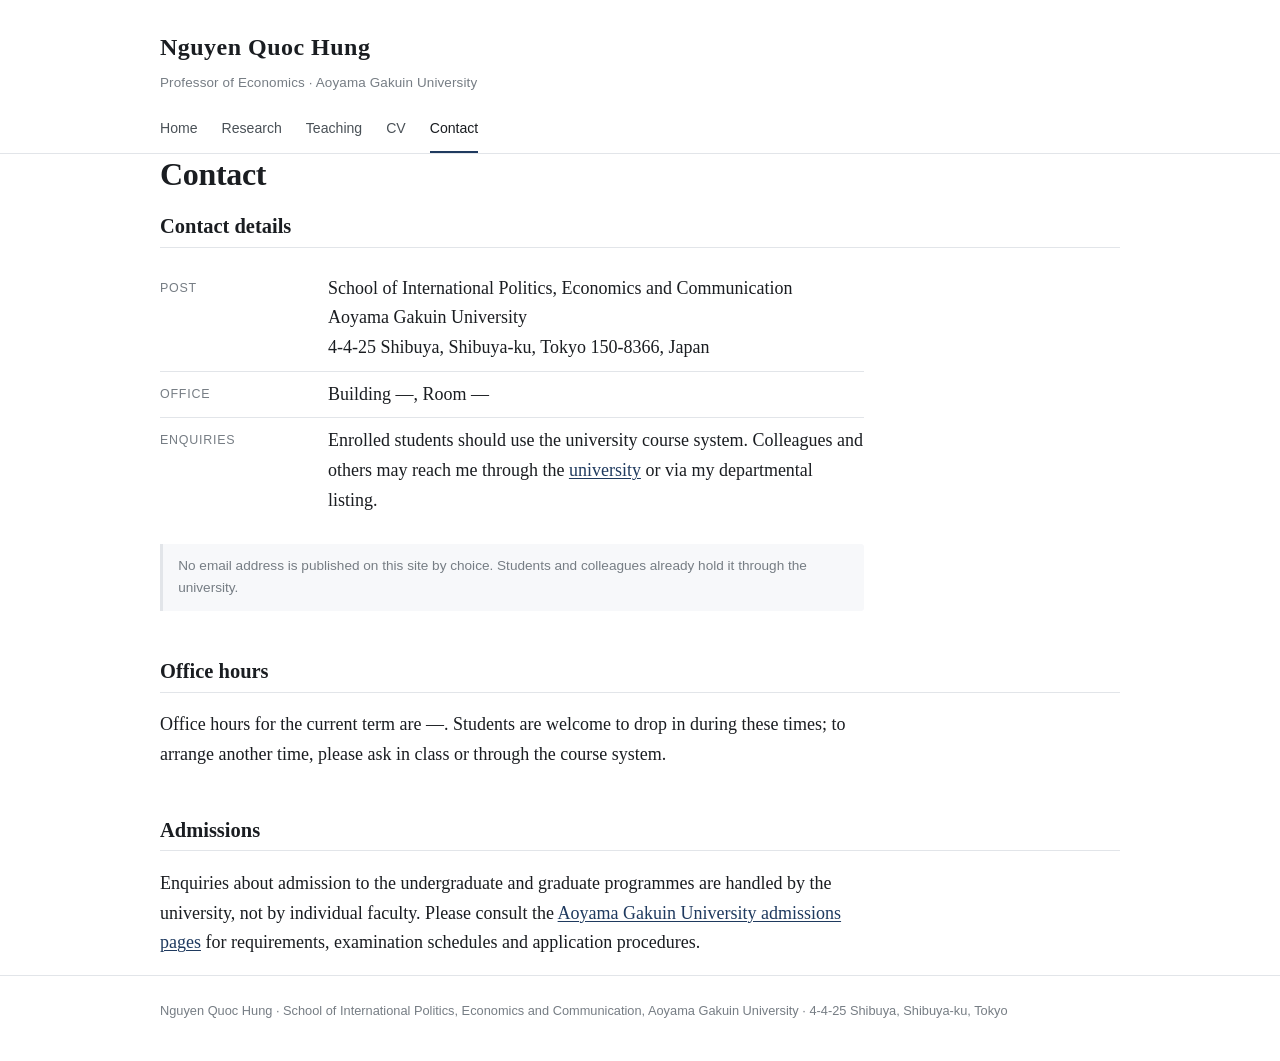
==== contact.html @ ef5f98e1 "Academic website: initial version Five static pages (home, research, teaching, CV, contact) built fr" ====
﻿<!DOCTYPE html>
<html lang="en">
<head>
<meta charset="utf-8">
<meta name="viewport" content="width=device-width, initial-scale=1">
<title>Contact — Nguyen Quoc Hung</title>
<meta name="description" content="Contact details and office hours for Nguyen Quoc Hung, Aoyama Gakuin University, Tokyo.">
<link rel="stylesheet" href="assets/style.css">
</head>
<body>

<header class="masthead">
  <div class="wrap">
    <p class="masthead__name"><a href="index.html">Nguyen Quoc Hung</a></p>
    <p class="masthead__role">Professor of Economics · Aoyama Gakuin University</p>
    <nav class="nav">
      <a href="index.html">Home</a>
      <a href="research.html">Research</a>
      <a href="teaching.html">Teaching</a>
      <a href="cv.html">CV</a>
      <a href="contact.html" aria-current="page">Contact</a>
    </nav>
  </div>
</header>

<main class="wrap">

  <h1>Contact</h1>

  <section>
    <h2>Contact details</h2>
    <ul class="fields">
      <li>
        <span class="label">Post</span>
        <span>
          School of International Politics, Economics and Communication<br>
          Aoyama Gakuin University<br>
          4-4-25 Shibuya, Shibuya-ku, Tokyo 150-8366, Japan
        </span>
      </li>
      <li>
        <span class="label">Office</span>
        <!-- FILL IN: building and room number -->
        <span>Building &mdash;, Room &mdash;</span>
      </li>
      <li>
        <span class="label">Enquiries</span>
        <span>
          Enrolled students should use the university course system.
          Colleagues and others may reach me through the
          <a href="https://www.aoyama.ac.jp/en/" target="_blank" rel="noopener">university</a>
          or via my departmental listing.
        </span>
      </li>
    </ul>
    <p class="note" style="margin-top:1.25rem">
      No email address is published on this site by choice. Students and
      colleagues already hold it through the university.
    </p>
  </section>

  <section>
    <h2>Office hours</h2>
    <p>
      <!-- FILL IN: day, time, term -->
      Office hours for the current term are &mdash;. Students are welcome to drop
      in during these times; to arrange another time, please ask in class or
      through the course system.
    </p>
  </section>

  <section>
    <h2>Admissions</h2>
    <p>
      Enquiries about admission to the undergraduate and graduate programmes are
      handled by the university, not by individual faculty. Please consult the
      <a href="https://www.aoyama.ac.jp/en/admission/" target="_blank" rel="noopener">Aoyama
      Gakuin University admissions pages</a> for requirements, examination
      schedules and application procedures.
    </p>
  </section>

</main>

<footer class="foot">
  <div class="wrap">
    <p>Nguyen Quoc Hung · School of International Politics, Economics and Communication, Aoyama Gakuin University · 4-4-25 Shibuya, Shibuya-ku, Tokyo</p>
  </div>
</footer>

</body>
</html>
---- assets/style.css ----
/* ---------------------------------------------------------------
   Nguyen Quoc Hung — academic site
   Single stylesheet for all pages.
   Edit the tokens in :root to restyle the whole site at once.
   --------------------------------------------------------------- */

:root {
  --ink:        #1a1d21;
  --ink-soft:   #4a5157;
  --ink-faint:  #767d84;
  --rule:       #e2e5e9;
  --bg:         #ffffff;
  --bg-soft:    #f7f8fa;
  --accent:     #1f3a5f;   /* deep navy — links, headings, accents */
  --accent-lit: #2f5b93;

  --serif: "Iowan Old Style", "Palatino Linotype", Palatino, "Book Antiqua", Georgia, serif;
  --sans:  -apple-system, BlinkMacSystemFont, "Segoe UI", Roboto, "Helvetica Neue", Arial, sans-serif;

  --measure: 44rem;   /* comfortable reading width */
  --wide:    62rem;   /* page frame */
}

@media (prefers-color-scheme: dark) {
  :root:not([data-theme="light"]) {
    --ink:       #e6e8ea;
    --ink-soft:  #b0b6bc;
    --ink-faint: #868d94;
    --rule:      #2c3137;
    --bg:        #14171a;
    --bg-soft:   #1b1f23;
    --accent:    #8fb4e0;
    --accent-lit:#a9c8ee;
  }
}

:root[data-theme="dark"] {
  --ink:       #e6e8ea;
  --ink-soft:  #b0b6bc;
  --ink-faint: #868d94;
  --rule:      #2c3137;
  --bg:        #14171a;
  --bg-soft:   #1b1f23;
  --accent:    #8fb4e0;
  --accent-lit:#a9c8ee;
}

*, *::before, *::after { box-sizing: border-box; }

html { -webkit-text-size-adjust: 100%; }

body {
  margin: 0;
  background: var(--bg);
  color: var(--ink);
  font-family: var(--serif);
  font-size: 18px;
  line-height: 1.65;
  text-rendering: optimizeLegibility;
  -webkit-font-smoothing: antialiased;
}

/* ---------- layout ---------- */

.wrap {
  max-width: var(--wide);
  margin: 0 auto;
  padding: 0 16px;
}

main { padding: 2.5rem 0 4rem; }

section + section { margin-top: 3rem; }

/* ---------- masthead + nav ---------- */

.masthead {
  border-bottom: 1px solid var(--rule);
  padding: 1.75rem 0 0;
}

.masthead__name {
  font-size: 1.5rem;
  letter-spacing: 0.02em;
  margin: 0;
  font-weight: 600;
}

.masthead__name a { color: var(--ink); text-decoration: none; }

.masthead__role {
  font-family: var(--sans);
  font-size: 0.84rem;
  color: var(--ink-faint);
  margin: 0.3rem 0 0;
  letter-spacing: 0.01em;
}

.nav {
  display: flex;
  flex-wrap: wrap;
  gap: 1.5rem;
  margin-top: 1.4rem;
  font-family: var(--sans);
  font-size: 0.88rem;
}

.nav a {
  color: var(--ink-soft);
  text-decoration: none;
  padding-bottom: 0.7rem;
  border-bottom: 2px solid transparent;
}

.nav a:hover { color: var(--accent); }

.nav a[aria-current="page"] {
  color: var(--ink);
  border-bottom-color: var(--accent);
}

/* ---------- typography ---------- */

h1, h2, h3 {
  font-weight: 600;
  line-height: 1.25;
  color: var(--ink);
}

h1 {
  font-size: 2rem;
  margin: 0 0 1.25rem;
  letter-spacing: -0.01em;
}

h2 {
  font-size: 1.28rem;
  margin: 0 0 1.1rem;
  padding-bottom: 0.45rem;
  border-bottom: 1px solid var(--rule);
}

h3 {
  font-family: var(--sans);
  font-size: 0.78rem;
  text-transform: uppercase;
  letter-spacing: 0.09em;
  color: var(--ink-faint);
  margin: 2rem 0 0.9rem;
  font-weight: 600;
}

p { margin: 0 0 1.05rem; max-width: var(--measure); }

a { color: var(--accent); text-decoration-thickness: 1px; text-underline-offset: 2px; }
a:hover { color: var(--accent-lit); }

.lede {
  font-size: 1.1rem;
  color: var(--ink-soft);
}

/* ---------- home hero ---------- */

.hero {
  display: grid;
  grid-template-columns: 180px 1fr;
  gap: 2.5rem;
  align-items: start;
}

.hero__photo {
  width: 180px;
  height: 220px;
  object-fit: cover;
  border-radius: 3px;
  background: var(--bg-soft);
  border: 1px solid var(--rule);
  display: block;
}

.hero__body > :first-child { margin-top: 0; }

@media (max-width: 640px) {
  .hero { grid-template-columns: 1fr; gap: 1.5rem; }
  .hero__photo { width: 150px; height: 184px; }
  body { font-size: 17px; }
  h1 { font-size: 1.6rem; }
}

/* ---------- fields list ---------- */

.fields { margin: 0; padding: 0; list-style: none; max-width: var(--measure); }

.fields li {
  display: grid;
  grid-template-columns: 9.5rem 1fr;
  gap: 1rem;
  padding: 0.5rem 0;
  border-bottom: 1px solid var(--rule);
}

.fields li:last-child { border-bottom: 0; }

.fields dt, .fields .label {
  font-family: var(--sans);
  font-size: 0.78rem;
  text-transform: uppercase;
  letter-spacing: 0.06em;
  color: var(--ink-faint);
  padding-top: 0.25rem;
}

@media (max-width: 560px) {
  .fields li { grid-template-columns: 1fr; gap: 0.15rem; }
}

/* ---------- publication entries ---------- */

.pubs { margin: 0; padding: 0; list-style: none; }

.pub {
  padding: 1.1rem 0;
  border-bottom: 1px solid var(--rule);
  max-width: var(--measure);
}

.pub:last-child { border-bottom: 0; }

.pub__title {
  display: block;
  font-size: 1.04rem;
  font-weight: 600;
  margin-bottom: 0.3rem;
  color: var(--ink);
}

.pub__meta {
  font-family: var(--sans);
  font-size: 0.85rem;
  color: var(--ink-faint);
  margin: 0 0 0.5rem;
}

.pub__meta em { font-style: italic; color: var(--ink-soft); }

.pub__abstract {
  font-size: 0.95rem;
  color: var(--ink-soft);
  margin: 0 0 0.6rem;
}

.pub__links {
  display: flex;
  flex-wrap: wrap;
  gap: 0.5rem;
  font-family: var(--sans);
  font-size: 0.8rem;
}

/* ---------- small link-buttons ---------- */

.btn {
  display: inline-block;
  font-family: var(--sans);
  font-size: 0.82rem;
  line-height: 1;
  padding: 0.5rem 0.85rem;
  border: 1px solid var(--rule);
  border-radius: 3px;
  color: var(--ink-soft);
  text-decoration: none;
  background: var(--bg);
  transition: border-color 0.15s, color 0.15s;
}

.btn:hover { border-color: var(--accent); color: var(--accent); }

.btn--solid {
  background: var(--accent);
  border-color: var(--accent);
  color: #fff;
}

.btn--solid:hover { background: var(--accent-lit); border-color: var(--accent-lit); color: #fff; }

:root[data-theme="dark"] .btn--solid,
.btn--solid { }

@media (prefers-color-scheme: dark) {
  :root:not([data-theme="light"]) .btn--solid { color: #14171a; }
}
:root[data-theme="dark"] .btn--solid { color: #14171a; }

.btn-row {
  display: flex;
  flex-wrap: wrap;
  gap: 0.6rem;
  margin: 1.25rem 0;
}

/* ---------- profile links (home) ---------- */

.profiles {
  display: flex;
  flex-wrap: wrap;
  gap: 0.55rem;
  margin: 1.5rem 0 0;
  padding: 0;
  list-style: none;
}

/* ---------- course cards ---------- */

.course {
  background: var(--bg-soft);
  border: 1px solid var(--rule);
  border-radius: 4px;
  padding: 1.15rem 1.25rem;
  margin-bottom: 1rem;
  max-width: var(--measure);
}

.course__title { font-size: 1.04rem; font-weight: 600; margin: 0 0 0.25rem; }

.course__term {
  font-family: var(--sans);
  font-size: 0.78rem;
  letter-spacing: 0.05em;
  text-transform: uppercase;
  color: var(--ink-faint);
  margin: 0 0 0.7rem;
}

.course p { font-size: 0.95rem; color: var(--ink-soft); }
.course p:last-of-type { margin-bottom: 0.9rem; }

/* ---------- embedded PDF viewer ---------- */

.embed {
  width: 100%;
  max-width: var(--measure);
  aspect-ratio: 8.5 / 11;
  border: 1px solid var(--rule);
  border-radius: 4px;
  background: var(--bg-soft);
}

@media (max-width: 640px) {
  .embed { aspect-ratio: 3 / 4; }
}

/* ---------- notes / placeholders ---------- */

.note {
  font-family: var(--sans);
  font-size: 0.85rem;
  color: var(--ink-faint);
  background: var(--bg-soft);
  border-left: 3px solid var(--rule);
  padding: 0.7rem 0.95rem;
  border-radius: 0 3px 3px 0;
  max-width: var(--measure);
}

/* ---------- footer ---------- */

.foot {
  border-top: 1px solid var(--rule);
  padding: 1.5rem 0 2.5rem;
  font-family: var(--sans);
  font-size: 0.8rem;
  color: var(--ink-faint);
}

.foot p { margin: 0; max-width: none; }
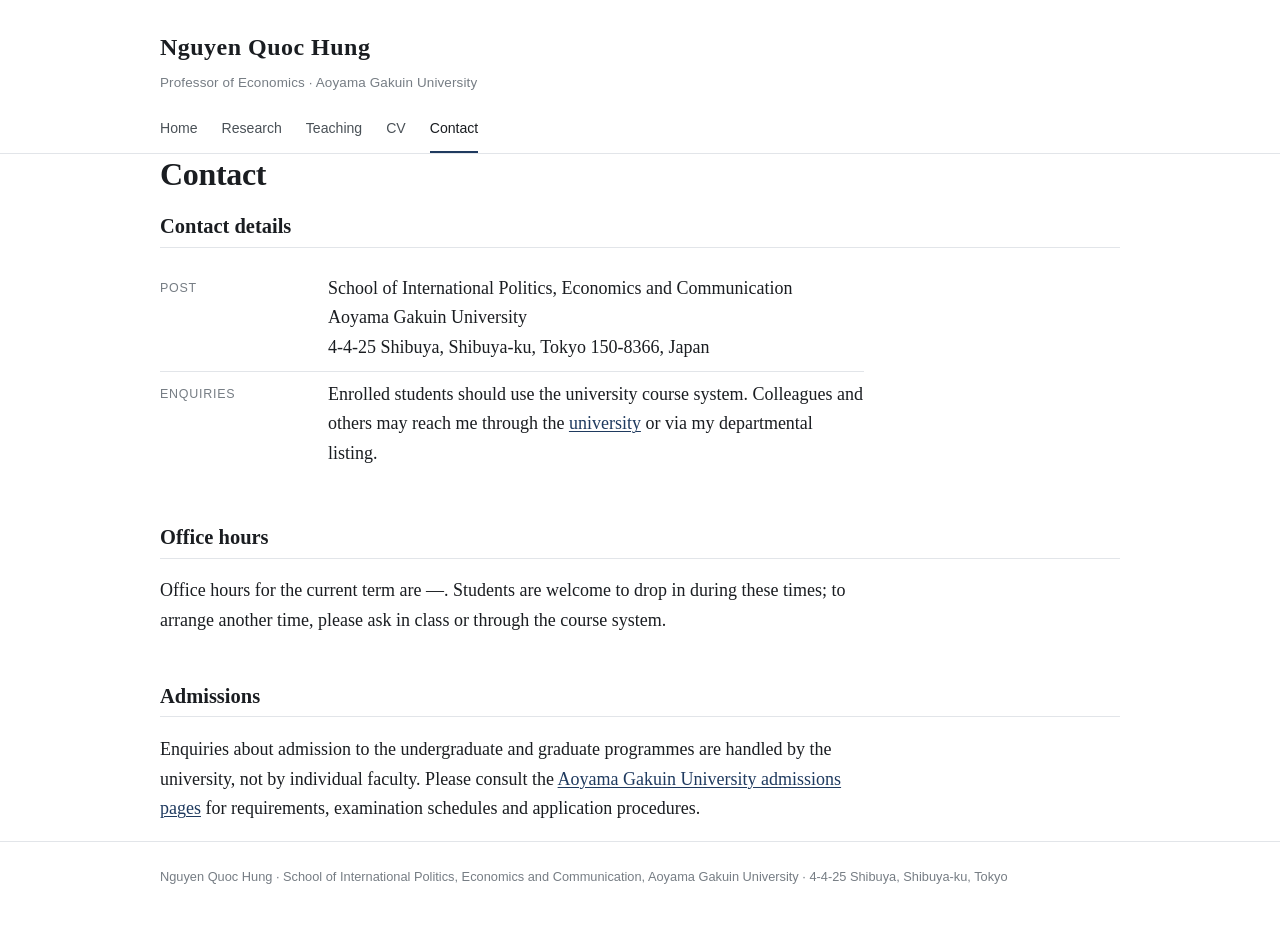
==== commit 722e99ce: "Remove empty placeholder sections: profiles, data and code, office row, email note" ====
--- a/contact.html
+++ b/contact.html
@@ -5,6 +5,9 @@
 <meta name="viewport" content="width=device-width, initial-scale=1">
 <title>Contact — Nguyen Quoc Hung</title>
 <meta name="description" content="Contact details and office hours for Nguyen Quoc Hung, Aoyama Gakuin University, Tokyo.">
+<!-- Keeps the site out of Google while you share the link privately.
+     DELETE this line (and robots.txt) when you want to be findable. -->
+<meta name="robots" content="noindex, nofollow">
 <link rel="stylesheet" href="assets/style.css">
 </head>
 <body>
@@ -39,11 +42,6 @@
         </span>
       </li>
       <li>
-        <span class="label">Office</span>
-        <!-- FILL IN: building and room number -->
-        <span>Building &mdash;, Room &mdash;</span>
-      </li>
-      <li>
         <span class="label">Enquiries</span>
         <span>
           Enrolled students should use the university course system.
@@ -53,10 +51,6 @@
         </span>
       </li>
     </ul>
-    <p class="note" style="margin-top:1.25rem">
-      No email address is published on this site by choice. Students and
-      colleagues already hold it through the university.
-    </p>
   </section>
 
   <section>
--- a/assets/style.css
+++ b/assets/style.css
@@ -335,6 +335,11 @@
 .course p { font-size: 0.95rem; color: var(--ink-soft); }
 .course p:last-of-type { margin-bottom: 0.9rem; }
 
+/* A card listing only the course name (no description or links) should sit
+   tight rather than carry the trailing margin meant for a body paragraph. */
+.course > :last-child { margin-bottom: 0; }
+.course:has(> .course__title:only-child) { padding: 0.85rem 1.25rem; }
+
 /* ---------- embedded PDF viewer ---------- */
 
 .embed {
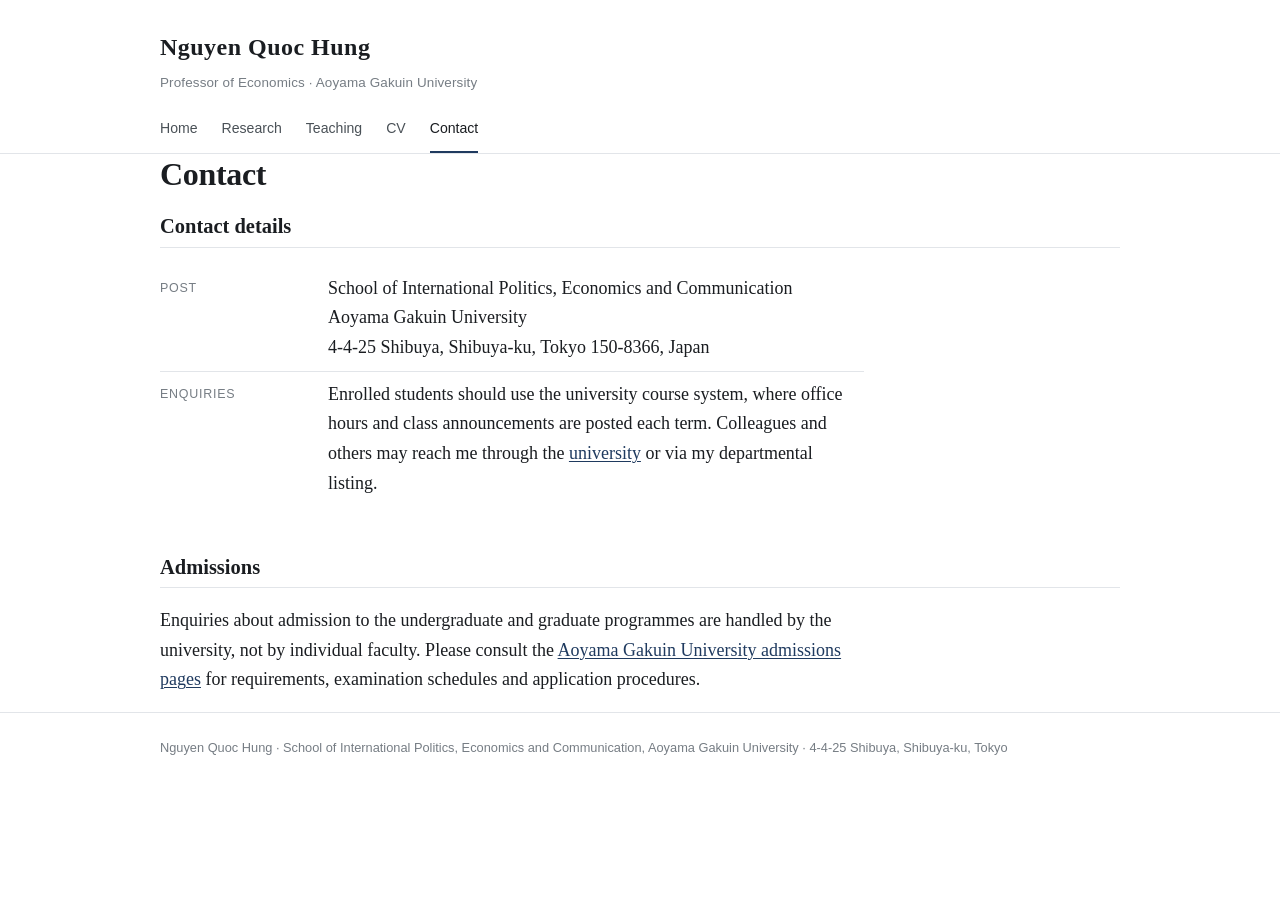
==== commit 616be243: "Drop office hours section; they vary by term and are posted on the course system" ====
--- a/contact.html
+++ b/contact.html
@@ -44,23 +44,14 @@
       <li>
         <span class="label">Enquiries</span>
         <span>
-          Enrolled students should use the university course system.
+          Enrolled students should use the university course system, where
+          office hours and class announcements are posted each term.
           Colleagues and others may reach me through the
           <a href="https://www.aoyama.ac.jp/en/" target="_blank" rel="noopener">university</a>
           or via my departmental listing.
         </span>
       </li>
     </ul>
-  </section>
-
-  <section>
-    <h2>Office hours</h2>
-    <p>
-      <!-- FILL IN: day, time, term -->
-      Office hours for the current term are &mdash;. Students are welcome to drop
-      in during these times; to arrange another time, please ask in class or
-      through the course system.
-    </p>
   </section>
 
   <section>
--- a/assets/style.css
+++ b/assets/style.css
@@ -258,6 +258,31 @@
   font-size: 0.8rem;
 }
 
+/* ---------- status label ----------
+   For a paper with nothing to link yet. Deliberately not a button: it carries
+   no border and no hover, so it never reads as clickable. */
+
+.status {
+  font-family: var(--sans);
+  font-size: 0.78rem;
+  letter-spacing: 0.04em;
+  color: var(--ink-faint);
+  margin: 0;
+  font-style: normal;
+}
+
+.status::before {
+  content: "";
+  display: inline-block;
+  width: 5px;
+  height: 5px;
+  border-radius: 50%;
+  background: var(--ink-faint);
+  vertical-align: middle;
+  margin-right: 0.5rem;
+  opacity: 0.55;
+}
+
 /* ---------- small link-buttons ---------- */
 
 .btn {
